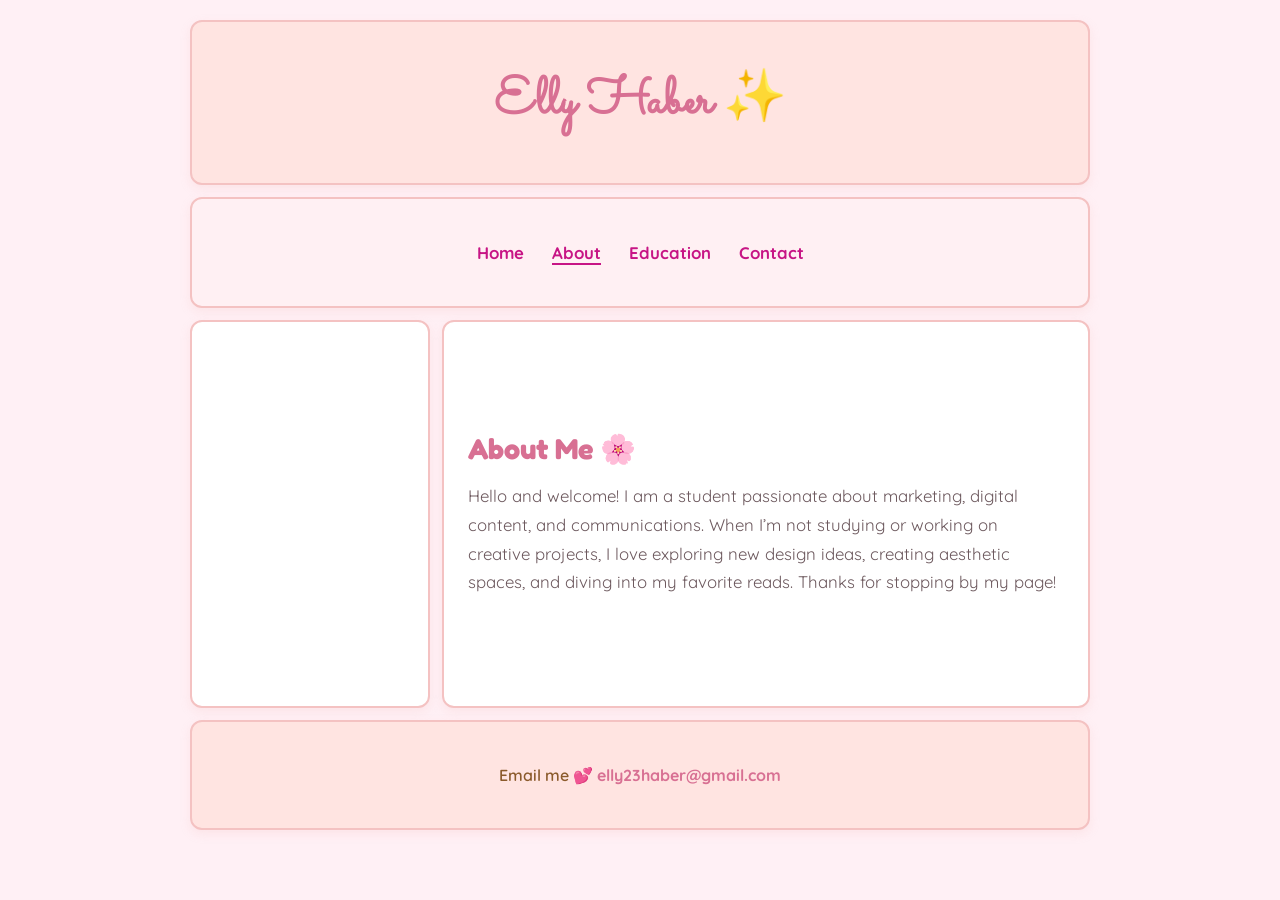
==== about.html @ 022c63a4 "Create about.html" ====
<!DOCTYPE html>
<html lang="en">
<head>
  <meta charset="UTF-8">
  <meta name="viewport" content="width=device-width, initial-scale=1.0">
  <title>Elly Haber's Website</title>

  <!-- Google Fonts: Cute aesthetic cursive header & clean body font -->
  <link rel="preconnect" href="https://fonts.googleapis.com">
  <link rel="preconnect" href="https://fonts.gstatic.com" crossorigin>
  <link href="https://fonts.googleapis.com/css2?family=Fredoka:wght@400;600&family=Sacramento&family=Quicksand:wght@400;600;700&display=swap" rel="stylesheet">

  <link rel="stylesheet" href="style.css">
</head>
<body>

  <!-- Layout Container -->
  <div class="layout-container">
    
    <!-- Header -->
    <header class="box header-box">
      <h1>Elly Haber ✨</h1>
    </header>

    <!-- Nav Bar (Populated dynamically via navbar.js) -->
    <nav class="box nav-box" id="main-nav"></nav>

    <!-- Sidebar / Aside (Blank for now) -->
    <aside class="box aside-box">
      <!-- Left blank for future content -->
    </aside>

    <!-- Main Section -->
    <section class="box section-box">
      <h2>About Me 🌸</h2>
      <p>
        Hello and welcome! I am a student passionate about marketing, digital content, and communications. 
        When I’m not studying or working on creative projects, I love exploring new design ideas, creating aesthetic spaces, and diving into my favorite reads. Thanks for stopping by my page!
      </p>
    </section>

    <!-- Footer -->
    <footer class="box footer-box">
      <p>Email me 💕 <a href="mailto:elly23haber@gmail.com">elly23haber@gmail.com</a></p>
    </footer>

  </div>

  <script src="navbar.js"></script>
</body>
</html>
---- style.css ----
/* Reset & Base Styles */
* {
  box-sizing: border-box;
  margin: 0;
  padding: 0;
}

body {
  font-family: 'Quicksand', sans-serif;
  background-color: #fff0f5; /* Soft lavender blush background */
  color: #5c4b51;
  padding: 20px;
  display: flex;
  justify-content: center;
}

/* Main Grid Layout */
.layout-container {
  display: grid;
  grid-template-columns: 240px 1fr; /* Fixed width sidebar, flexible main section */
  grid-gap: 12px;
  width: 100%;
  max-width: 900px;
  min-height: 90vh;
}

/* Common Box Style (Pink Border & Cute Corners) */
.box {
  border: 2px solid #f4c2c2; /* Soft pastel pink border */
  border-radius: 12px;
  background-color: #ffffff; /* Clean white card backgrounds */
  box-shadow: 0 4px 10px rgba(244, 194, 194, 0.25);
  display: flex;
  flex-direction: column;
  justify-content: center;
  align-items: center;
  text-align: center;
  padding: 24px;
}

/* Header (Cute Font Style) */
.header-box {
  grid-column: 1 / -1;
  min-height: 90px;
  background-color: #ffe4e1; /* Misty Rose */
}

.header-box h1 {
  font-family: 'Sacramento', cursive;
  font-size: 3.2rem;
  color: #d87093; /* Soft pale violet red */
}

/* Navigation Bar */
.nav-box {
  grid-column: 1 / -1;
  min-height: 50px;
  background-color: #fff0f3;
}

.nav-box ul {
  display: flex;
  gap: 28px;
  list-style: none;
}

.nav-box a {
  text-decoration: none;
  color: #c71585;
  font-weight: 700;
  font-size: 1.05rem;
  transition: color 0.2s ease, border-bottom 0.2s ease;
}

.nav-box a:hover {
  color: #ff69b4;
  border-bottom: 2px solid #ff69b4;
}

/* Sidebar / Aside (Blank state) */
.aside-box {
  grid-column: 1 / 2;
  min-height: 350px;
  background-color: #ffffff;
}

/* Main Content Section */
.section-box {
  grid-column: 2 / 3;
  min-height: 350px;
  align-items: flex-start;
  text-align: left;
}

.section-box h2 {
  font-family: 'Fredoka', sans-serif;
  color: #d87093;
  margin-bottom: 16px;
  font-size: 1.8rem;
}

.section-box p {
  line-height: 1.7;
  font-size: 1.05rem;
  color: #6d595e;
}

/* Footer Styling */
.footer-box {
  grid-column: 1 / -1;
  min-height: 60px;
  background-color: #ffe4e1;
  font-weight: 600;
}

.footer-box p {
  color: #8b5a2b;
}

.footer-box a {
  color: #d87093;
  text-decoration: none;
  font-weight: 700;
}

.footer-box a:hover {
  text-decoration: underline;
}

/* Responsive Mobile Layout */
@media (max-width: 650px) {
  .layout-container {
    grid-template-columns: 1fr;
  }
  
  .aside-box,
  .section-box {
    grid-column: 1 / -1;
  }
}
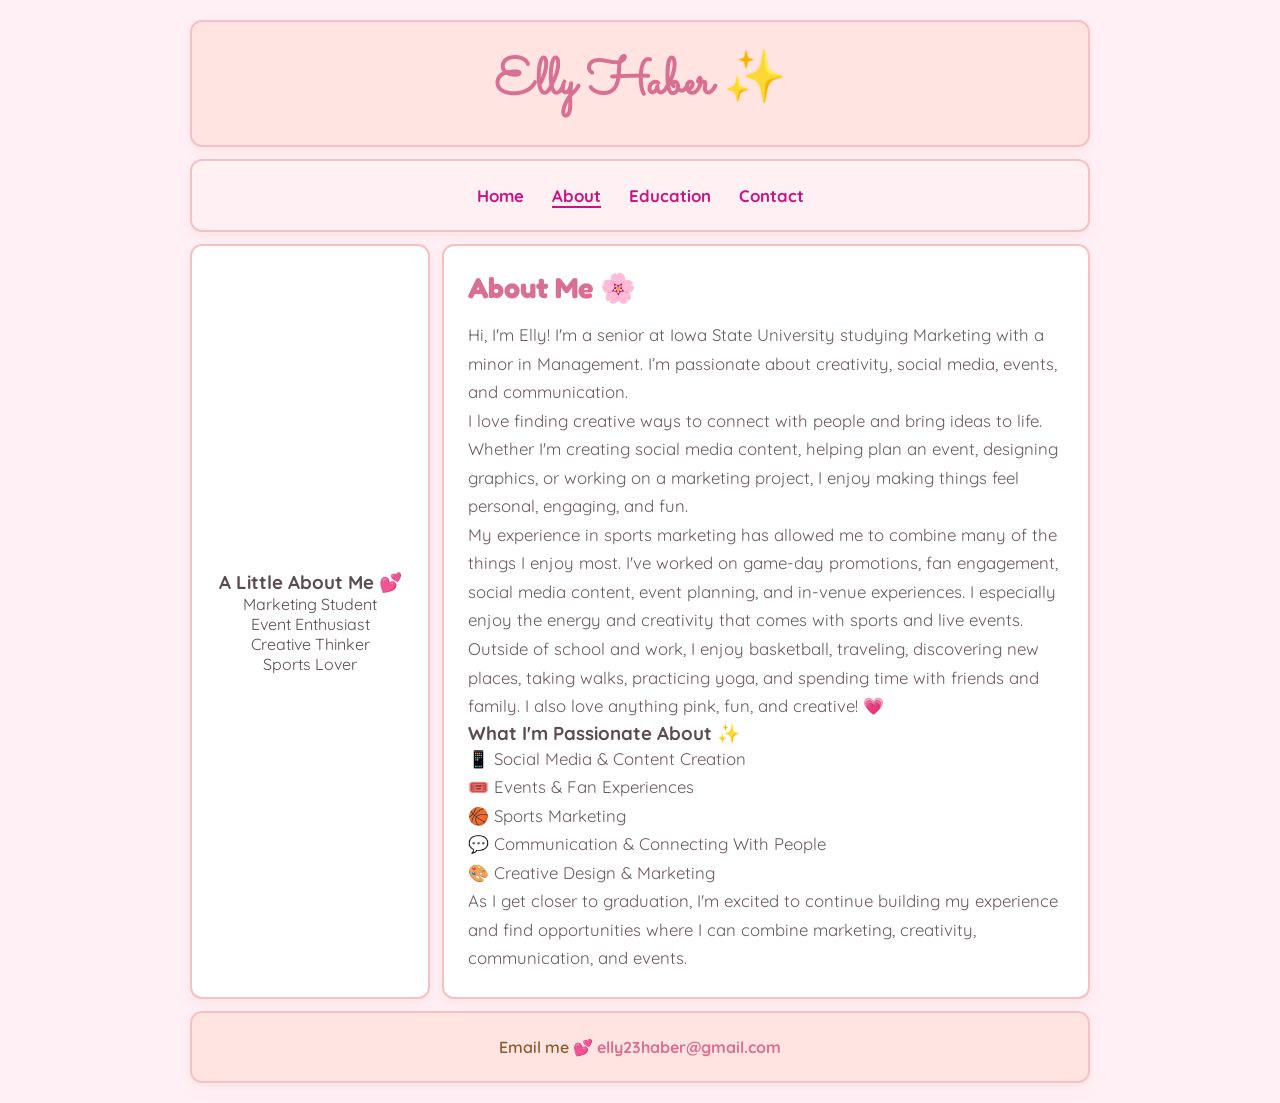
==== commit 442f181e: "Update about.html" ====
--- a/about.html
+++ b/about.html
@@ -3,49 +3,104 @@
 <head>
   <meta charset="UTF-8">
   <meta name="viewport" content="width=device-width, initial-scale=1.0">
-  <title>Elly Haber's Website</title>
+  <title>About Me | Elly Haber</title>
 
-  <!-- Google Fonts: Cute aesthetic cursive header & clean body font -->
+  <!-- Google Fonts -->
   <link rel="preconnect" href="https://fonts.googleapis.com">
   <link rel="preconnect" href="https://fonts.gstatic.com" crossorigin>
   <link href="https://fonts.googleapis.com/css2?family=Fredoka:wght@400;600&family=Sacramento&family=Quicksand:wght@400;600;700&display=swap" rel="stylesheet">
 
   <link rel="stylesheet" href="style.css">
 </head>
+
 <body>
 
   <!-- Layout Container -->
   <div class="layout-container">
-    
+
     <!-- Header -->
     <header class="box header-box">
       <h1>Elly Haber ✨</h1>
     </header>
 
-    <!-- Nav Bar (Populated dynamically via navbar.js) -->
+    <!-- Navigation Bar -->
     <nav class="box nav-box" id="main-nav"></nav>
 
-    <!-- Sidebar / Aside (Blank for now) -->
+    <!-- Sidebar -->
     <aside class="box aside-box">
-      <!-- Left blank for future content -->
+      <h3>A Little About Me 💕</h3>
+
+      <p>Marketing Student</p>
+      <p>Event Enthusiast</p>
+      <p>Creative Thinker</p>
+      <p>Sports Lover</p>
     </aside>
 
     <!-- Main Section -->
     <section class="box section-box">
+
       <h2>About Me 🌸</h2>
+
       <p>
-        Hello and welcome! I am a student passionate about marketing, digital content, and communications. 
-        When I’m not studying or working on creative projects, I love exploring new design ideas, creating aesthetic spaces, and diving into my favorite reads. Thanks for stopping by my page!
+        Hi, I'm Elly! I'm a senior at Iowa State University studying 
+        Marketing with a minor in Management. I’m passionate about 
+        creativity, social media, events, and communication.
       </p>
+
+      <p>
+        I love finding creative ways to connect with people and bring 
+        ideas to life. Whether I'm creating social media content, helping 
+        plan an event, designing graphics, or working on a marketing 
+        project, I enjoy making things feel personal, engaging, and fun.
+      </p>
+
+      <p>
+        My experience in sports marketing has allowed me to combine many 
+        of the things I enjoy most. I've worked on game-day promotions, 
+        fan engagement, social media content, event planning, and 
+        in-venue experiences. I especially enjoy the energy and creativity 
+        that comes with sports and live events.
+      </p>
+
+      <p>
+        Outside of school and work, I enjoy basketball, traveling, 
+        discovering new places, taking walks, practicing yoga, and 
+        spending time with friends and family. I also love anything 
+        pink, fun, and creative! 💗
+      </p>
+
+      <h3>What I'm Passionate About ✨</h3>
+
+      <div class="about-list">
+        <p>📱 Social Media & Content Creation</p>
+        <p>🎟️ Events & Fan Experiences</p>
+        <p>🏀 Sports Marketing</p>
+        <p>💬 Communication & Connecting With People</p>
+        <p>🎨 Creative Design & Marketing</p>
+      </div>
+
+      <p>
+        As I get closer to graduation, I'm excited to continue building 
+        my experience and find opportunities where I can combine 
+        marketing, creativity, communication, and events.
+      </p>
+
     </section>
 
     <!-- Footer -->
     <footer class="box footer-box">
-      <p>Email me 💕 <a href="mailto:elly23haber@gmail.com">elly23haber@gmail.com</a></p>
+      <p>
+        Email me 💕 
+        <a href="mailto:elly23haber@gmail.com">
+          elly23haber@gmail.com
+        </a>
+      </p>
     </footer>
 
   </div>
 
+  <!-- Navigation Script -->
   <script src="navbar.js"></script>
+
 </body>
 </html>
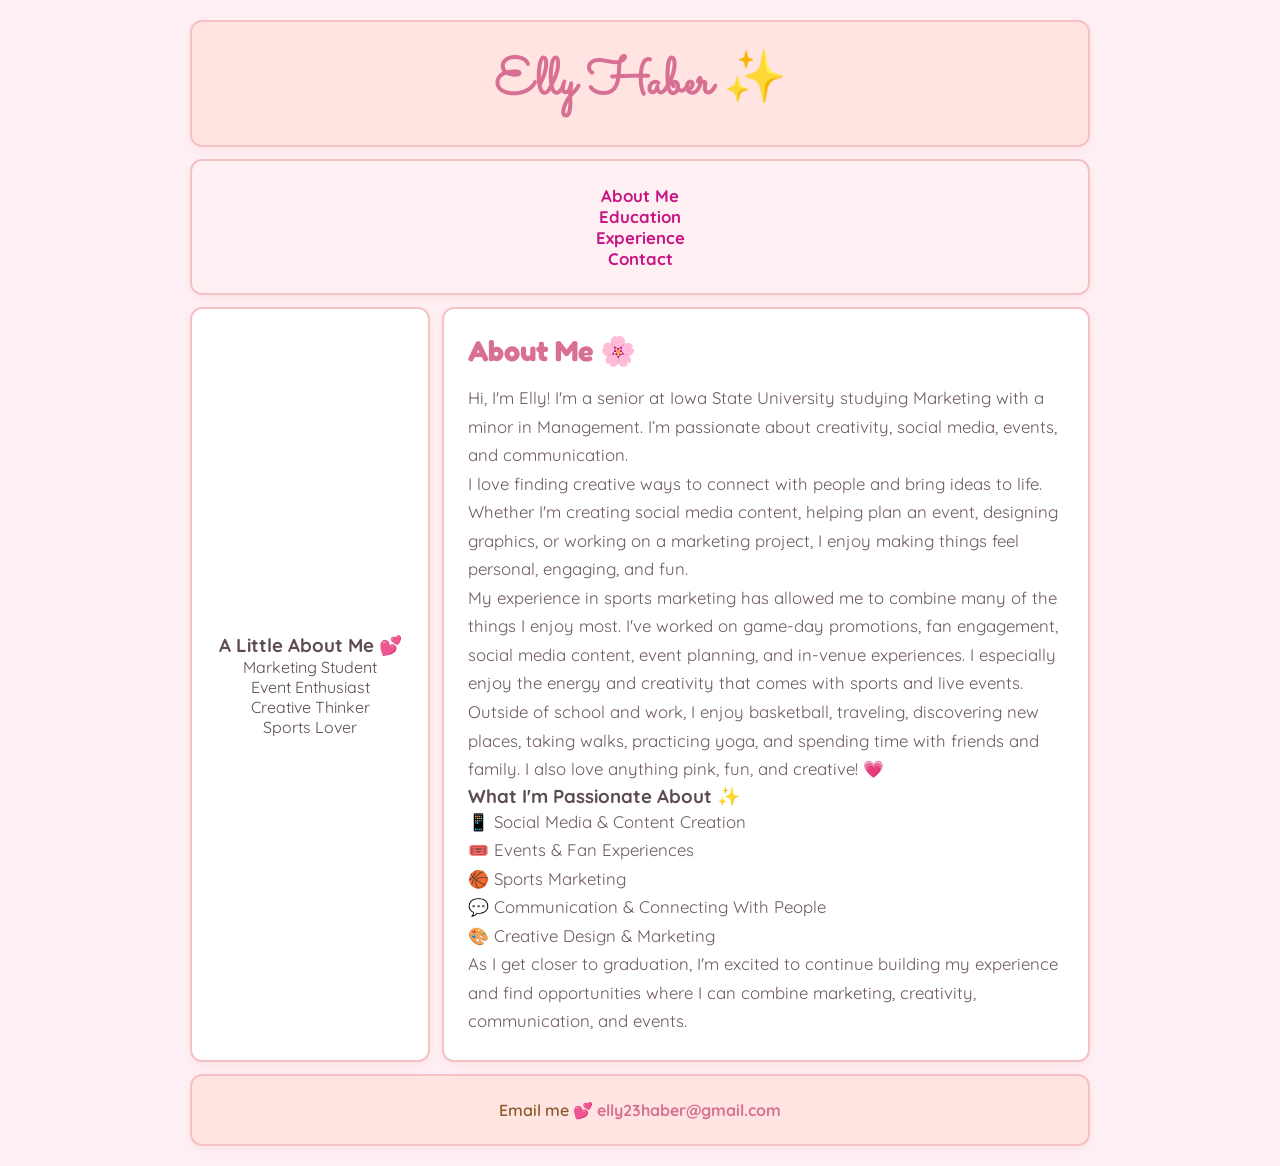
==== commit 17a2dae6: "Update navigation bar class in about.html" ====
--- a/about.html
+++ b/about.html
@@ -24,7 +24,7 @@
     </header>
 
     <!-- Navigation Bar -->
-    <nav class="box nav-box" id="main-nav"></nav>
+   <nav class="box nav-box dynamic-nav"></nav
 
     <!-- Sidebar -->
     <aside class="box aside-box">
